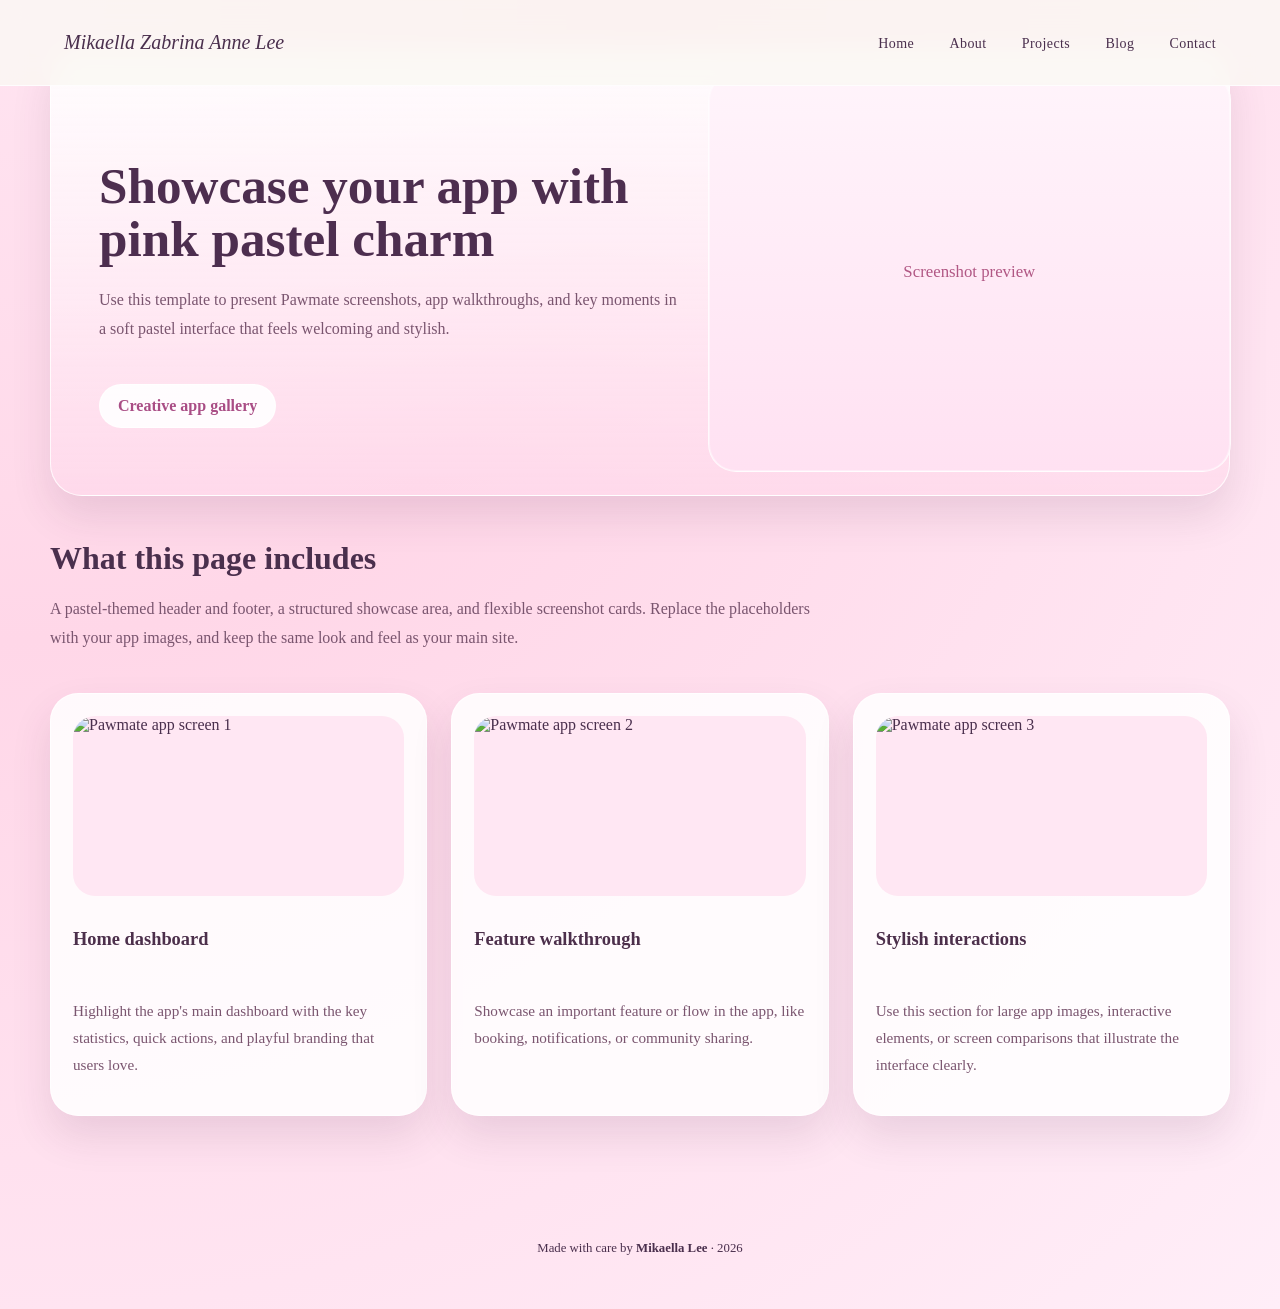
==== pawmate.html @ bdcad98a "added pawmate page & css" ====
<!DOCTYPE html>
<html lang="en">
<head>
  <meta charset="UTF-8">

  <meta name="viewport" content="width=device-width, initial-scale=1.0">
  <title>Pawmate - App Showcase</title>

  <style>
    :root {
      --bg: #ffe9f2;
      --bg-accent: #ffd6e8;
      --text: #4a2f4d;
      --text-muted: #7a556f;
      --card: rgba(255, 255, 255, 0.85);
      --border: rgba(255, 255, 255, 0.8);
      --shadow: 0 20px 40px rgba(84, 44, 84, 0.12);
    }
   nav {
      position: fixed; top: 0; left: 0; right: 0; z-index: 100;
      display: flex; align-items: center; justify-content: space-between;
      padding: 1.1rem 4rem;
      background: rgba(250,248,243,0.82);
      backdrop-filter: blur(12px);
      border-bottom: 1px solid var(--border);
    }
    .nav-logo {
      font-family: var(--font-display);
      font-size: 1.25rem;
      color: var(--dark);
      text-decoration: none;
      font-style: italic;
    }
    .nav-links { display: flex; gap: 2.2rem; list-style: none; }
    .nav-links a {
      text-decoration: none;
      font-size: 0.875rem;
      font-weight: 500;
      color: var(--muted);
      letter-spacing: 0.03em;
      transition: color 0.2s;
    }
    .nav-links a:hover { color: var(--dark); }

    body {

      background: radial-gradient(circle at top left, #ffe4f1 0%, #ffd7e8 35%, #ffeef8 100%);
      color: var(--text);
   
    }

    .brand {
      display: inline-flex;
      align-items: center;
      gap: 10px;
      font-size: 1.15rem;
      font-weight: 700;
      letter-spacing: 0.02em;
    }
    .brand span {
      width: 42px;
      height: 42px;
      border-radius: 12px;
      background: linear-gradient(135deg, #ffbfdc, #ffc7e1);
      display: inline-flex;
      align-items: center;
      justify-content: center;
      color: white;
      font-size: 1.1rem;
    }
  
    main {
      padding: 40px 24px 80px;
      max-width: 1180px;
      margin: 0 auto;   }
    .hero {
      background: linear-gradient(180deg, rgba(255,255,255,0.94) 0%, rgba(255,217,235,0.7) 100%);
      border: 1px solid var(--border);
      border-radius: 32px;
      padding: 48px;
      box-shadow: var(--shadow);
      display: grid;
      grid-template-columns: 1.1fr 0.9fr;
      gap: 30px;
      align-items: center;
      margin-bottom: 44px;
    }
    .hero h1 {
      font-size: clamp(2.6rem, 4vw, 4rem);
      line-height: 1.05;
      margin-bottom: 20px;
      color: #4d2e4f;
    }
    .hero p {
      font-size: 1rem;
      max-width: 640px;
      line-height: 1.8;
      color: var(--text-muted);
    }
    .hero .hero-badge {
      display: inline-flex;
      align-items: center;
      gap: 10px;
      margin-top: 24px;
      padding: 12px 18px;
      border-radius: 999px;
      background: rgba(255, 255, 255, 0.9);
      border: 1px solid rgba(255, 255, 255, 0.85);
      color: #a94d85;
      font-weight: 600;
    }
    .screenshot-preview {
      width: 100%;
      height: 100%;
      min-height: 300px;
      border-radius: 28px;
      background: linear-gradient(180deg, #fff4fb 0%, #ffe1f2 100%);
      border: 1px solid rgba(255, 255, 255, 0.8);
      display: grid;
      place-items: center;
      box-shadow: inset 0 0 0 1px rgba(255, 255, 255, 0.4);
      color: #b15784;
      font-size: 1.05rem;
      text-align: center;
      padding: 24px;
    }
        footer {
      text-align: center;
      padding: 2rem;
      font-size: 0.8rem;
      color: var(--muted);
    }
    .gallery {
      display: grid;
      grid-template-columns: repeat(auto-fit, minmax(240px, 1fr));
      gap: 24px;
    }
    .screenshot-card {
      background: var(--card);
      border: 1px solid var(--border);
      border-radius: 28px;
      padding: 22px;
      box-shadow: var(--shadow);
      display: flex;
      flex-direction: column;
      gap: 18px;
    }
    .screenshot-card img {
      width: 100%;
      border-radius: 22px;
      object-fit: cover;
      min-height: 180px;
      background: #ffe7f3;
    }
    .screenshot-card h2 {
      font-size: 1.15rem;
      color: #4c2f4b;
    }
    .screenshot-card p {
      color: var(--text-muted);
      line-height: 1.75;
      font-size: 0.95rem;
    }
    .footer-links {
      display: flex;
      flex-wrap: wrap;
      gap: 18px;
      color: var(--text-muted);
      font-size: 0.95rem;
    }
    .footer-links a {
      color: inherit;
      text-decoration: none;
    }
    .footer-note {
      margin-top: 14px;
      color: var(--text-muted);
      font-size: 0.9rem;
    }
    @media (max-width: 900px) {
      .hero {
        grid-template-columns: 1fr;
      }
      header, footer, main {
        padding-left: 20px;
        padding-right: 20px;
      }
    }
    @media (max-width: 560px) {
      nav {
        display: none;
      }
      .hero {
        padding: 30px;
      }
      .hero h1 {
        font-size: 2.4rem;
      }
    }
  </style>

</head>
<body>


  <nav>
    <a class="nav-logo" href="/index.html">Mikaella Zabrina Anne Lee</a>
    <ul class="nav-links">
      <li><a href="/index.html">Home</a></li>
      <li><a href="/index.html#about">About</a></li>
      <li><a href="/index.html#projects">Projects</a></li>
      <li><a href="/index.html#blog">Blog</a></li>
      <li><a href="index.html#contact">Contact</a></li>
    </ul>
  </nav>
 
  <main>
    <section class="hero">
      <div>
        <h1>Showcase your app with pink pastel charm</h1>
        <p>Use this template to present Pawmate screenshots, app walkthroughs, and key moments in a soft pastel interface that feels welcoming and stylish.</p>
        <div class="hero-badge">Creative app gallery</div>
      </div>
      <div class="screenshot-preview">
        Screenshot preview
      </div>
    </section>
    <section id="features" style="margin-bottom: 40px;">
      <h2 style="font-size: 2rem; margin-bottom: 18px;">What this page includes</h2>
      <p style="max-width: 760px; color: var(--text-muted); font-size: 1rem; line-height: 1.8;">A pastel-themed header and footer, a structured showcase area, and flexible screenshot cards. Replace the placeholders with your app images, and keep the same look and feel as your main site.</p>
    </section>
    <section id="screenshots" class="gallery">
      <article class="screenshot-card">
        <img src="images/screenshot-1.png" alt="Pawmate app screen 1" />
        <h2>Home dashboard</h2>
        <p>Highlight the app's main dashboard with the key statistics, quick actions, and playful branding that users love.</p>
      </article>
      <article class="screenshot-card">
        <img src="images/screenshot-2.png" alt="Pawmate app screen 2" />
        <h2>Feature walkthrough</h2>
        <p>Showcase an important feature or flow in the app, like booking, notifications, or community sharing.</p>
      </article>
      <article class="screenshot-card">
        <img src="images/screenshot-3.png" alt="Pawmate app screen 3" />
        <h2>Stylish interactions</h2>
        <p>Use this section for large app images, interactive elements, or screen comparisons that illustrate the interface clearly.</p>
      </article>
    </section>
  </main>
  <footer>
    <p>Made with care by <strong>Mikaella Lee</strong> · 2026</p>
  </footer>
</body>
</html>
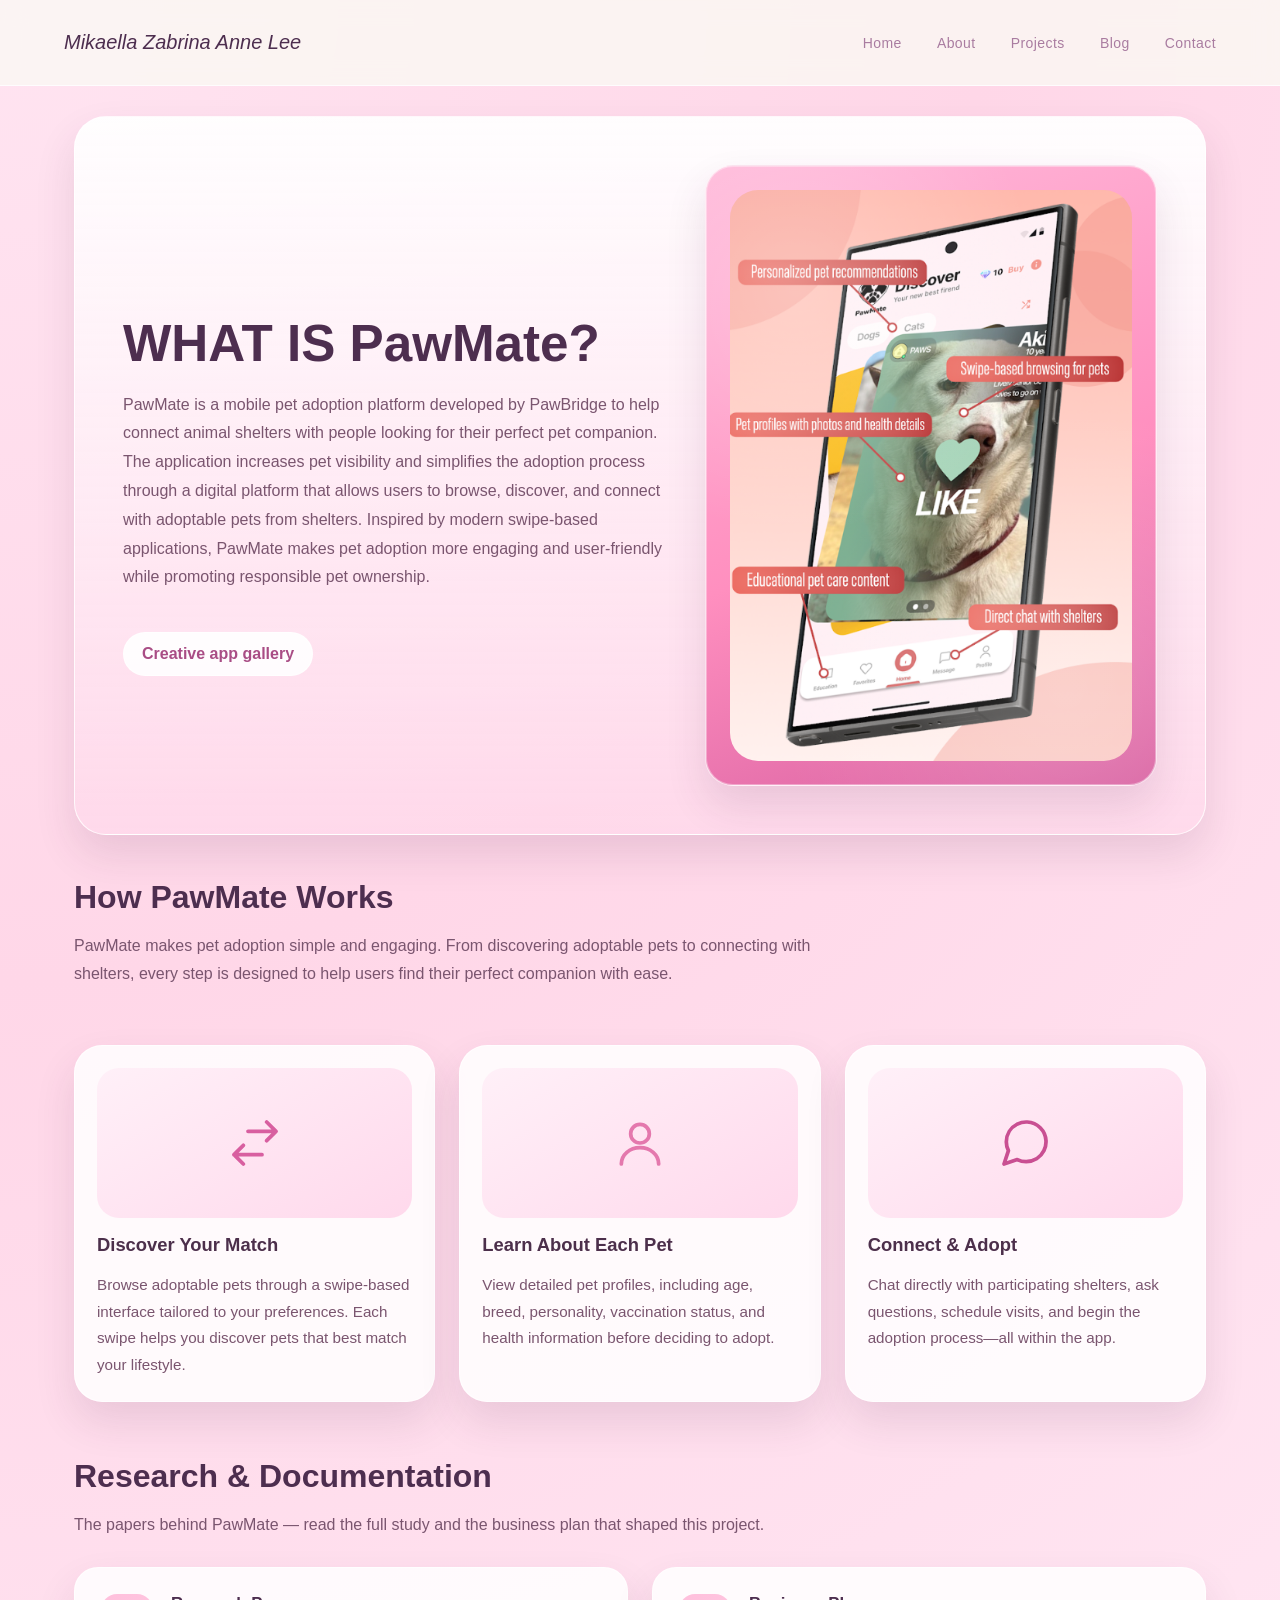
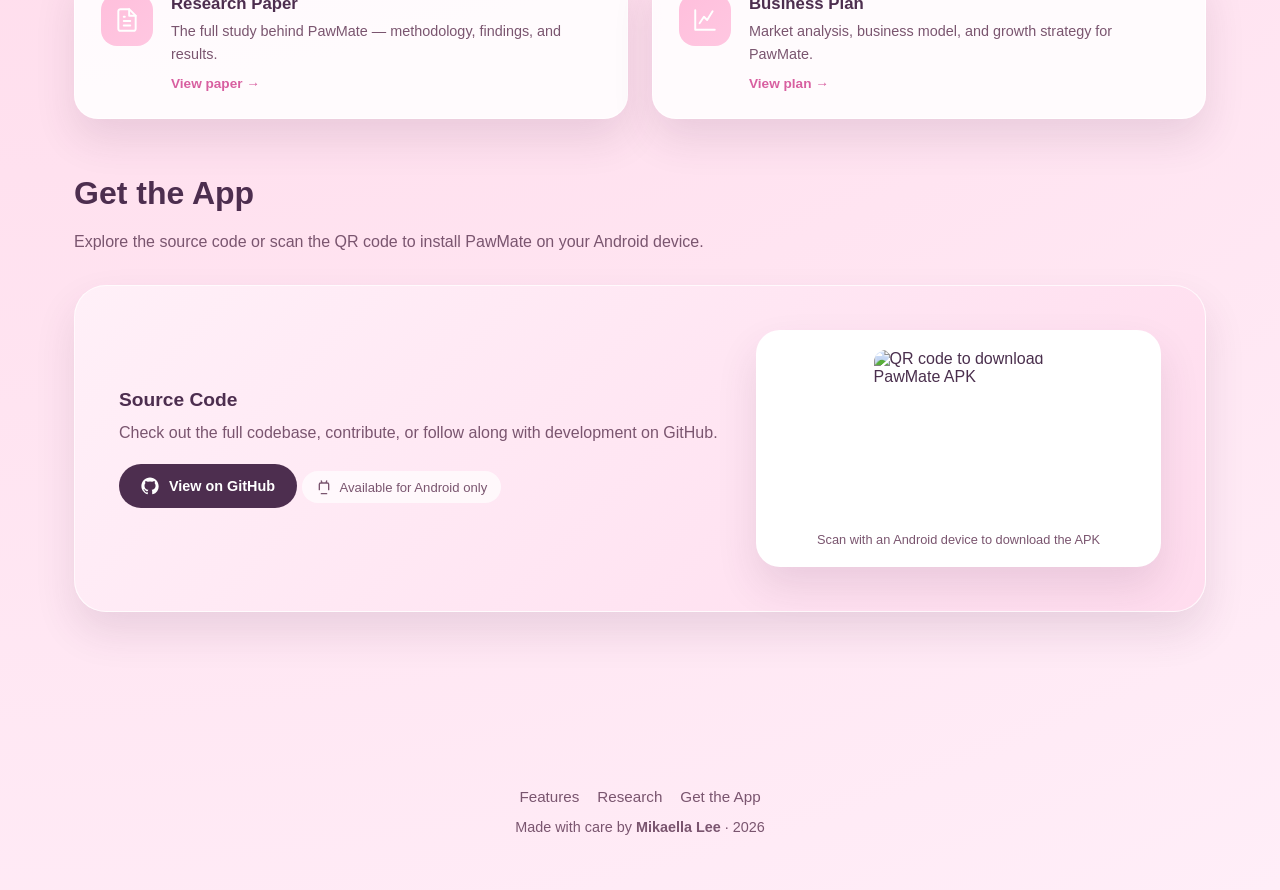
==== commit 49696543: "fixed pawmate page" ====
--- a/pawmate.html
+++ b/pawmate.html
@@ -2,7 +2,6 @@
 <html lang="en">
 <head>
   <meta charset="UTF-8">
-
   <meta name="viewport" content="width=device-width, initial-scale=1.0">
   <title>Pawmate - App Showcase</title>
 
@@ -15,8 +14,15 @@
       --card: rgba(255, 255, 255, 0.85);
       --border: rgba(255, 255, 255, 0.8);
       --shadow: 0 20px 40px rgba(84, 44, 84, 0.12);
-    }
-   nav {
+      --dark: #4d2e4f;
+      --muted: #a97ca0;
+      --accent: #ff8fbf;
+      --accent-deep: #d85fa0;
+    }
+
+    * { box-sizing: border-box; }
+
+    nav {
       position: fixed; top: 0; left: 0; right: 0; z-index: 100;
       display: flex; align-items: center; justify-content: space-between;
       padding: 1.1rem 4rem;
@@ -25,7 +31,6 @@
       border-bottom: 1px solid var(--border);
     }
     .nav-logo {
-      font-family: var(--font-display);
       font-size: 1.25rem;
       color: var(--dark);
       text-decoration: none;
@@ -43,36 +48,19 @@
     .nav-links a:hover { color: var(--dark); }
 
     body {
-
+      margin: 0;
+      font-family: -apple-system, BlinkMacSystemFont, "Segoe UI", Roboto, sans-serif;
       background: radial-gradient(circle at top left, #ffe4f1 0%, #ffd7e8 35%, #ffeef8 100%);
       color: var(--text);
-   
-    }
-
-    .brand {
-      display: inline-flex;
-      align-items: center;
-      gap: 10px;
-      font-size: 1.15rem;
-      font-weight: 700;
-      letter-spacing: 0.02em;
-    }
-    .brand span {
-      width: 42px;
-      height: 42px;
-      border-radius: 12px;
-      background: linear-gradient(135deg, #ffbfdc, #ffc7e1);
-      display: inline-flex;
-      align-items: center;
-      justify-content: center;
-      color: white;
-      font-size: 1.1rem;
-    }
-  
+      padding-top: 76px;
+    }
+
     main {
       padding: 40px 24px 80px;
       max-width: 1180px;
-      margin: 0 auto;   }
+      margin: 0 auto;
+    }
+
     .hero {
       background: linear-gradient(180deg, rgba(255,255,255,0.94) 0%, rgba(255,217,235,0.7) 100%);
       border: 1px solid var(--border);
@@ -109,27 +97,80 @@
       color: #a94d85;
       font-weight: 600;
     }
+
+    /* --- Fixed screenshot preview: phone mockup placeholder, no broken image --- */
     .screenshot-preview {
       width: 100%;
-      height: 100%;
-      min-height: 300px;
+      aspect-ratio: 16/9
+      max-height: 420px;
       border-radius: 28px;
-      background: linear-gradient(180deg, #fff4fb 0%, #ffe1f2 100%);
+      background: linear-gradient(160deg, #ffb8d9 0%, #ff8fbf 55%, #d85fa0 100%);
       border: 1px solid rgba(255, 255, 255, 0.8);
-      display: grid;
-      place-items: center;
-      box-shadow: inset 0 0 0 1px rgba(255, 255, 255, 0.4);
-      color: #b15784;
-      font-size: 1.05rem;
+      display: flex;
+      flex-direction: column;
+      align-items: center;
+      justify-content: center;
+      gap: 14px;
+      box-shadow: inset 0 0 0 1px rgba(255, 255, 255, 0.35), var(--shadow);
+      color: #fff;
       text-align: center;
       padding: 24px;
-    }
-        footer {
+      position: relative;
+      overflow: hidden;
+    }
+    .screenshot-preview::before {
+      content: "";
+      position: absolute;
+      inset: 0;
+      background:
+        radial-gradient(circle at 20% 20%, rgba(255,255,255,0.25), transparent 40%),
+        radial-gradient(circle at 80% 85%, rgba(255,255,255,0.18), transparent 45%);
+    }
+    .preview-icon {
+      width: 84px;
+      height: 84px;
+      border-radius: 24px;
+      background: rgba(255,255,255,0.22);
+      display: grid;
+      place-items: center;
+      backdrop-filter: blur(4px);
+      z-index: 1;
+    }
+    .preview-icon svg { width: 46px; height: 46px; }
+    .screenshot-preview .preview-label {
+      font-weight: 700;
+      font-size: 1.15rem;
+      letter-spacing: 0.02em;
+      z-index: 1;
+    }
+    .screenshot-preview .preview-sub {
+      font-size: 0.85rem;
+      opacity: 0.85;
+      max-width: 240px;
+      z-index: 1;
+    }
+
+    footer {
       text-align: center;
-      padding: 2rem;
+      padding: 2.5rem 1.5rem;
       font-size: 0.8rem;
       color: var(--muted);
     }
+
+    section > h2 {
+      font-size: 2rem;
+      margin-bottom: 8px;
+      color: var(--dark);
+    }
+    .section-intro {
+      max-width: 760px;
+      color: var(--text-muted);
+      font-size: 1rem;
+      line-height: 1.8;
+      margin-bottom: 28px;
+    }
+    section { margin-bottom: 56px; }
+
     .gallery {
       display: grid;
       grid-template-columns: repeat(auto-fit, minmax(240px, 1fr));
@@ -143,65 +184,168 @@
       box-shadow: var(--shadow);
       display: flex;
       flex-direction: column;
-      gap: 18px;
-    }
-    .screenshot-card img {
+      gap: 16px;
+    }
+
+    /* Icon tile replacing broken screenshots */
+    .card-icon {
       width: 100%;
+      min-height: 150px;
       border-radius: 22px;
-      object-fit: cover;
-      min-height: 180px;
-      background: #ffe7f3;
-    }
+      background: linear-gradient(150deg, #fff0f8 0%, #ffd9ec 100%);
+      display: grid;
+      place-items: center;
+    }
+    .card-icon svg { width: 56px; height: 56px; }
+    .icon-pink-1 { color: #d85fa0; }
+    .icon-pink-2 { color: #e478ad; }
+    .icon-pink-3 { color: #c94f92; }
+
     .screenshot-card h2 {
       font-size: 1.15rem;
       color: #4c2f4b;
+      margin: 0;
     }
     .screenshot-card p {
       color: var(--text-muted);
       line-height: 1.75;
       font-size: 0.95rem;
-    }
+      margin: 0;
+    }
+
+    /* Research / docs section */
+    .doc-grid {
+      display: grid;
+      grid-template-columns: repeat(auto-fit, minmax(280px, 1fr));
+      gap: 24px;
+    }
+    .doc-card {
+      background: var(--card);
+      border: 1px solid var(--border);
+      border-radius: 24px;
+      padding: 26px;
+      box-shadow: var(--shadow);
+      display: flex;
+      gap: 18px;
+      align-items: flex-start;
+      text-decoration: none;
+      color: inherit;
+      transition: transform 0.2s ease;
+    }
+    .doc-card:hover { transform: translateY(-3px); }
+    .doc-icon {
+      flex-shrink: 0;
+      width: 52px;
+      height: 52px;
+      border-radius: 16px;
+      background: linear-gradient(135deg, #ffbfdc, #ffc7e1);
+      display: grid;
+      place-items: center;
+      color: #fff;
+    }
+    .doc-icon svg { width: 26px; height: 26px; }
+    .doc-card h3 {
+      margin: 0 0 6px 0;
+      font-size: 1.05rem;
+      color: var(--dark);
+    }
+    .doc-card p {
+      margin: 0;
+      font-size: 0.9rem;
+      color: var(--text-muted);
+      line-height: 1.6;
+    }
+    .doc-card .doc-link {
+      display: inline-block;
+      margin-top: 10px;
+      font-size: 0.85rem;
+      font-weight: 600;
+      color: var(--accent-deep);
+    }
+
+    /* Get the app section */
+    .download-panel {
+      background: linear-gradient(135deg, #fff0f8 0%, #ffdcee 100%);
+      border: 1px solid var(--border);
+      border-radius: 32px;
+      padding: 44px;
+      box-shadow: var(--shadow);
+      display: grid;
+      grid-template-columns: 1.2fr 0.8fr;
+      gap: 30px;
+      align-items: center;
+    }
+    .download-panel .repo-link {
+      display: inline-flex;
+      align-items: center;
+      gap: 10px;
+      margin-top: 18px;
+      padding: 13px 22px;
+      border-radius: 999px;
+      background: var(--dark);
+      color: #fff;
+      text-decoration: none;
+      font-weight: 600;
+      font-size: 0.9rem;
+    }
+    .download-panel .repo-link svg { width: 18px; height: 18px; }
+    .android-note {
+      display: inline-flex;
+      align-items: center;
+      gap: 8px;
+      margin-top: 14px;
+      font-size: 0.82rem;
+      color: var(--text-muted);
+      background: rgba(255,255,255,0.7);
+      padding: 8px 14px;
+      border-radius: 999px;
+      width: fit-content;
+    }
+    .qr-block {
+      background: #fff;
+      border-radius: 24px;
+      padding: 20px;
+      display: flex;
+      flex-direction: column;
+      align-items: center;
+      gap: 12px;
+      box-shadow: var(--shadow);
+    }
+    .qr-block img {
+      width: 170px;
+      height: 170px;
+      border-radius: 12px;
+    }
+    .qr-block span {
+      font-size: 0.8rem;
+      color: var(--text-muted);
+      text-align: center;
+    }
+
     .footer-links {
       display: flex;
       flex-wrap: wrap;
       gap: 18px;
       color: var(--text-muted);
       font-size: 0.95rem;
-    }
-    .footer-links a {
-      color: inherit;
-      text-decoration: none;
-    }
-    .footer-note {
-      margin-top: 14px;
-      color: var(--text-muted);
-      font-size: 0.9rem;
-    }
+      justify-content: center;
+    }
+    .footer-links a { color: inherit; text-decoration: none; }
+    .footer-note { margin-top: 14px; color: var(--text-muted); font-size: 0.9rem; }
+
     @media (max-width: 900px) {
-      .hero {
-        grid-template-columns: 1fr;
-      }
-      header, footer, main {
-        padding-left: 20px;
-        padding-right: 20px;
-      }
+      .hero, .download-panel { grid-template-columns: 1fr; }
+      header, footer, main { padding-left: 20px; padding-right: 20px; }
     }
     @media (max-width: 560px) {
-      nav {
-        display: none;
-      }
-      .hero {
-        padding: 30px;
-      }
-      .hero h1 {
-        font-size: 2.4rem;
-      }
+      nav { display: none; }
+      body { padding-top: 0; }
+      .hero { padding: 30px; }
+      .hero h1 { font-size: 2.4rem; }
     }
   </style>
-
 </head>
 <body>
-
 
   <nav>
     <a class="nav-logo" href="/index.html">Mikaella Zabrina Anne Lee</a>
@@ -213,42 +357,132 @@
       <li><a href="index.html#contact">Contact</a></li>
     </ul>
   </nav>
- 
+
   <main>
     <section class="hero">
       <div>
-        <h1>Showcase your app with pink pastel charm</h1>
-        <p>Use this template to present Pawmate screenshots, app walkthroughs, and key moments in a soft pastel interface that feels welcoming and stylish.</p>
+        <h1>WHAT IS PawMate?</h1>
+        <p>PawMate is a mobile pet adoption platform developed by PawBridge to help connect animal shelters with people looking for their perfect pet companion.
+
+        The application increases pet visibility and simplifies the adoption process through a digital platform that allows users to browse, discover, and connect with adoptable pets from shelters.
+
+        Inspired by modern swipe-based applications, PawMate makes pet adoption more engaging and user-friendly while promoting responsible pet ownership.</p>
         <div class="hero-badge">Creative app gallery</div>
       </div>
+
       <div class="screenshot-preview">
-        Screenshot preview
+        <img src="src/pawmate_keyf.png" alt="Pawmate app preview" 
+       style="width:100%; height:10%; object-fit:cover; border-radius: 28px;" />
       </div>
     </section>
-    <section id="features" style="margin-bottom: 40px;">
-      <h2 style="font-size: 2rem; margin-bottom: 18px;">What this page includes</h2>
-      <p style="max-width: 760px; color: var(--text-muted); font-size: 1rem; line-height: 1.8;">A pastel-themed header and footer, a structured showcase area, and flexible screenshot cards. Replace the placeholders with your app images, and keep the same look and feel as your main site.</p>
+
+    <section id="features">
+      <h2>How PawMate Works</h2>
+      <p class="section-intro">PawMate makes pet adoption simple and engaging. From discovering adoptable pets to connecting with shelters, every step is designed to help users find their perfect companion with ease.</p>
     </section>
+
     <section id="screenshots" class="gallery">
       <article class="screenshot-card">
-        <img src="images/screenshot-1.png" alt="Pawmate app screen 1" />
-        <h2>Home dashboard</h2>
-        <p>Highlight the app's main dashboard with the key statistics, quick actions, and playful branding that users love.</p>
+        <div class="card-icon icon-pink-1">
+          <svg viewBox="0 0 24 24" fill="none" stroke="currentColor" stroke-width="1.6" stroke-linecap="round" stroke-linejoin="round">
+            <path d="M17 3l4 4-4 4M21 7H9M7 21l-4-4 4-4M3 17h12"/>
+          </svg>
+        </div>
+        <h2>Discover Your Match</h2>
+        <p>Browse adoptable pets through a swipe-based interface tailored to your preferences. Each swipe helps you discover pets that best match your lifestyle.</p>
       </article>
+
       <article class="screenshot-card">
-        <img src="images/screenshot-2.png" alt="Pawmate app screen 2" />
-        <h2>Feature walkthrough</h2>
-        <p>Showcase an important feature or flow in the app, like booking, notifications, or community sharing.</p>
+        <div class="card-icon icon-pink-2">
+          <svg viewBox="0 0 24 24" fill="none" stroke="currentColor" stroke-width="1.6" stroke-linecap="round" stroke-linejoin="round">
+            <circle cx="12" cy="8" r="4"/>
+            <path d="M4 21c0-4 3.6-7 8-7s8 3 8 7"/>
+          </svg>
+        </div>
+        <h2>Learn About Each Pet</h2>
+        <p>View detailed pet profiles, including age, breed, personality, vaccination status, and health information before deciding to adopt.</p>
       </article>
+
       <article class="screenshot-card">
-        <img src="images/screenshot-3.png" alt="Pawmate app screen 3" />
-        <h2>Stylish interactions</h2>
-        <p>Use this section for large app images, interactive elements, or screen comparisons that illustrate the interface clearly.</p>
+        <div class="card-icon icon-pink-3">
+          <svg viewBox="0 0 24 24" fill="none" stroke="currentColor" stroke-width="1.6" stroke-linecap="round" stroke-linejoin="round">
+            <path d="M21 11.5a8.38 8.38 0 0 1-.9 3.8 8.5 8.5 0 0 1-7.6 4.7 8.38 8.38 0 0 1-3.8-.9L3 21l1.9-5.7a8.38 8.38 0 0 1-.9-3.8 8.5 8.5 0 0 1 4.7-7.6 8.38 8.38 0 0 1 3.8-.9h.5a8.48 8.48 0 0 1 8 8v.5z"/>
+          </svg>
+        </div>
+        <h2>Connect &amp; Adopt</h2>
+        <p>Chat directly with participating shelters, ask questions, schedule visits, and begin the adoption process—all within the app.</p>
       </article>
     </section>
+
+    <!-- Research & documentation section -->
+    <section id="research">
+      <h2>Research &amp; Documentation</h2>
+      <p class="section-intro">The papers behind PawMate — read the full study and the business plan that shaped this project.</p>
+      <div class="doc-grid">
+        <a class="doc-card" href="#" target="_blank" rel="noopener">
+          <div class="doc-icon">
+            <svg viewBox="0 0 24 24" fill="none" stroke="currentColor" stroke-width="1.8" stroke-linecap="round" stroke-linejoin="round">
+              <path d="M14 2H6a2 2 0 0 0-2 2v16a2 2 0 0 0 2 2h12a2 2 0 0 0 2-2V8z"/>
+              <path d="M14 2v6h6M9 13h6M9 17h6M9 9h1"/>
+            </svg>
+          </div>
+          <div>
+            <h3>Research Paper</h3>
+            <p>The full study behind PawMate — methodology, findings, and results.</p>
+            <span class="doc-link">View paper →</span>
+          </div>
+        </a>
+
+        <a class="doc-card" href="#" target="_blank" rel="noopener">
+          <div class="doc-icon">
+            <svg viewBox="0 0 24 24" fill="none" stroke="currentColor" stroke-width="1.8" stroke-linecap="round" stroke-linejoin="round">
+              <path d="M3 3v18h18"/>
+              <path d="M7 15l4-6 3 3 5-8"/>
+            </svg>
+          </div>
+          <div>
+            <h3>Business Plan</h3>
+            <p>Market analysis, business model, and growth strategy for PawMate.</p>
+            <span class="doc-link">View plan →</span>
+          </div>
+        </a>
+      </div>
+    </section>
+
+    <!-- Get the app section -->
+    <section id="get-the-app">
+      <h2>Get the App</h2>
+      <p class="section-intro">Explore the source code or scan the QR code to install PawMate on your Android device.</p>
+      <div class="download-panel">
+        <div>
+          <h3 style="margin:0 0 8px 0; color: var(--dark); font-size: 1.2rem;">Source Code</h3>
+          <p style="margin:0; color: var(--text-muted); line-height: 1.7;">Check out the full codebase, contribute, or follow along with development on GitHub.</p>
+          <a class="repo-link" href="https://github.com/Mixcie-Lee/PawMate-ILS" target="_blank" rel="noopener">
+            <svg viewBox="0 0 24 24" fill="currentColor"><path d="M12 .5C5.65.5.5 5.65.5 12c0 5.09 3.29 9.4 7.86 10.93.57.1.78-.25.78-.55 0-.27-.01-1-.02-1.96-3.2.7-3.88-1.54-3.88-1.54-.52-1.34-1.28-1.7-1.28-1.7-1.05-.72.08-.7.08-.7 1.16.08 1.77 1.2 1.77 1.2 1.03 1.77 2.7 1.26 3.36.96.1-.75.4-1.26.73-1.55-2.55-.29-5.24-1.28-5.24-5.69 0-1.26.45-2.29 1.19-3.09-.12-.29-.52-1.46.11-3.05 0 0 .97-.31 3.18 1.18a11 11 0 0 1 5.79 0c2.2-1.49 3.17-1.18 3.17-1.18.64 1.59.24 2.76.12 3.05.74.8 1.18 1.83 1.18 3.09 0 4.42-2.69 5.4-5.25 5.68.41.36.78 1.06.78 2.15 0 1.55-.01 2.8-.01 3.18 0 .3.2.66.79.55A10.52 10.52 0 0 0 23.5 12c0-6.35-5.15-11.5-11.5-11.5z"/></svg>
+            View on GitHub
+          </a>
+          <div class="android-note">
+            <svg width="16" height="16" viewBox="0 0 24 24" fill="none" stroke="currentColor" stroke-width="2" stroke-linecap="round" stroke-linejoin="round"><path d="M5 16V8a2 2 0 0 1 2-2h10a2 2 0 0 1 2 2v8M8 22h8M9 6l-1-3M15 6l1-3"/></svg>
+            Available for Android only
+          </div>
+        </div>
+
+        <div class="qr-block">
+          <img src="https://api.qrserver.com/v1/create-qr-code/?size=200x200&color=4a2f4d&bgcolor=ffffff&data=https://github.com/your-org/pawmate" alt="QR code to download PawMate APK" />
+          <span>Scan with an Android device to download the APK</span>
+        </div>
+      </div>
+    </section>
   </main>
+
   <footer>
-    <p>Made with care by <strong>Mikaella Lee</strong> · 2026</p>
+    <div class="footer-links">
+      <a href="#screenshots">Features</a>
+      <a href="#research">Research</a>
+      <a href="#get-the-app">Get the App</a>
+    </div>
+    <p class="footer-note">Made with care by <strong>Mikaella Lee</strong> · 2026</p>
   </footer>
+
 </body>
-</html>+</html>
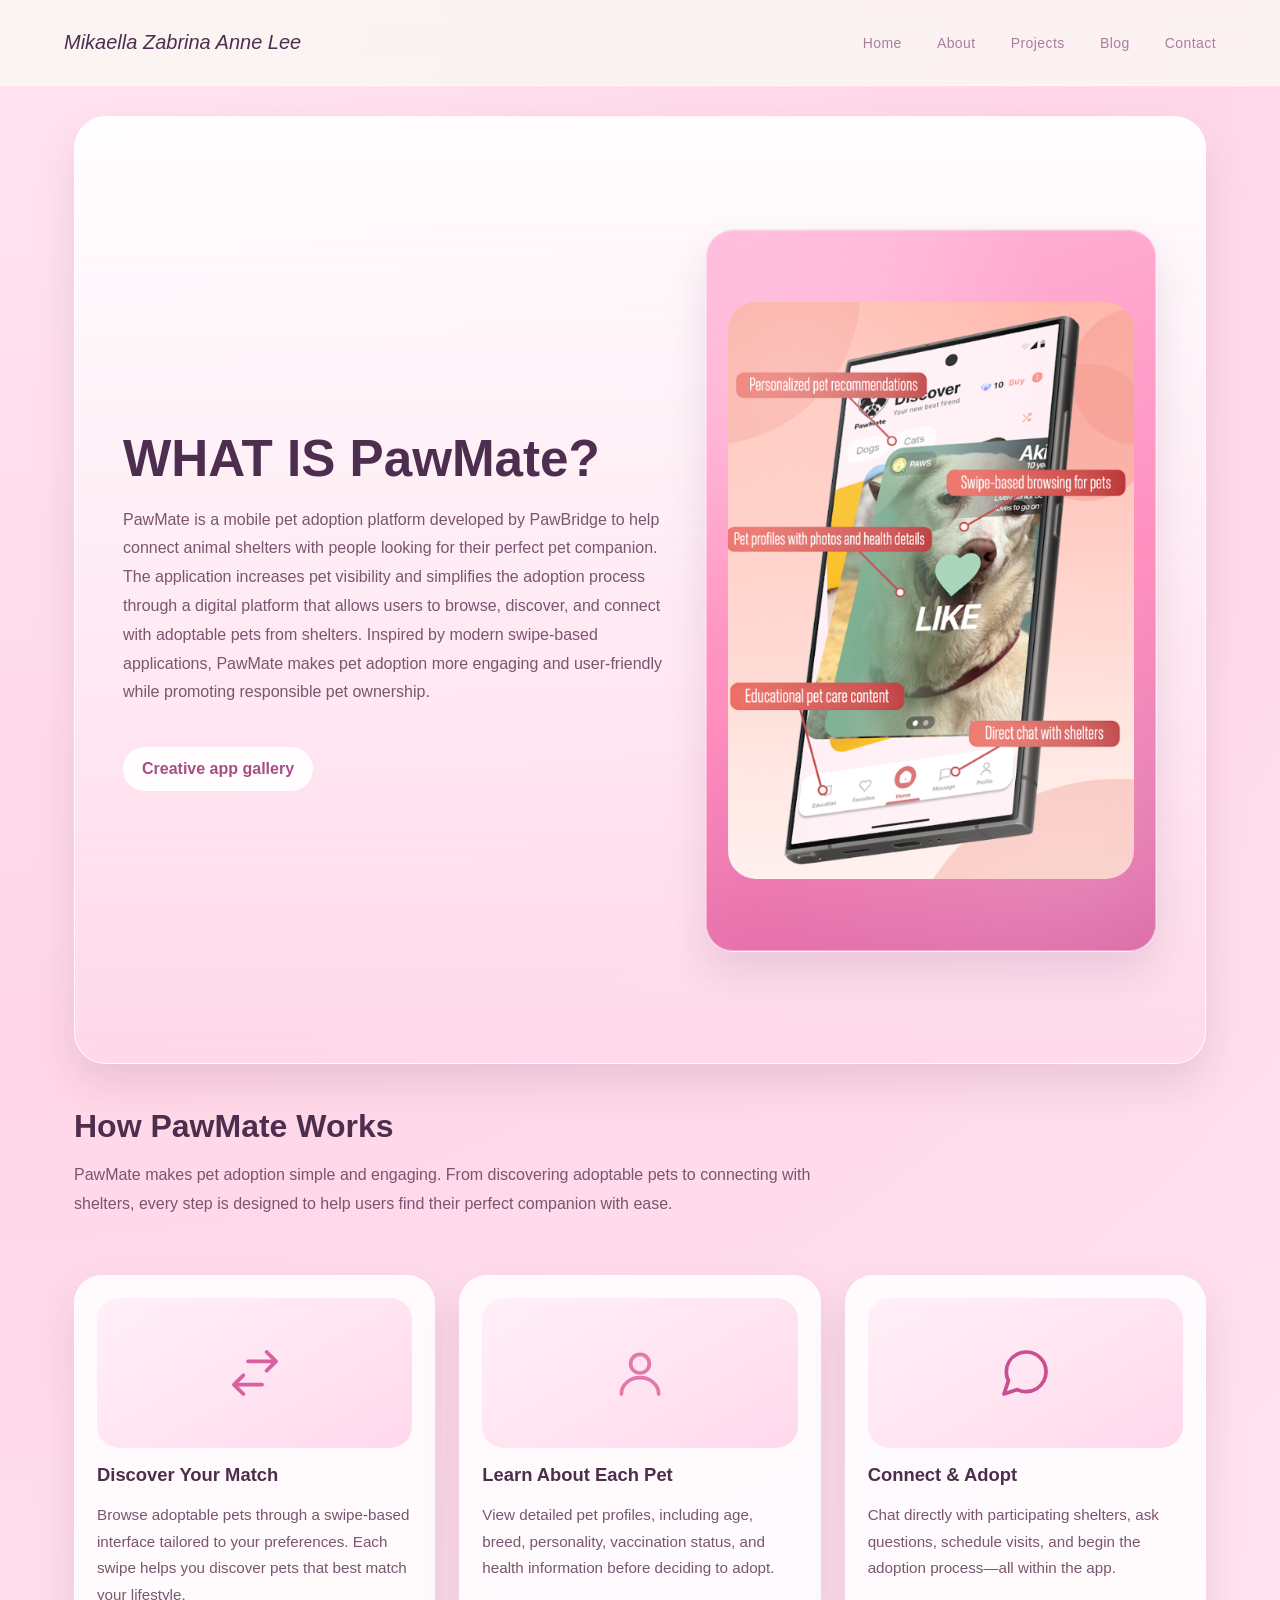
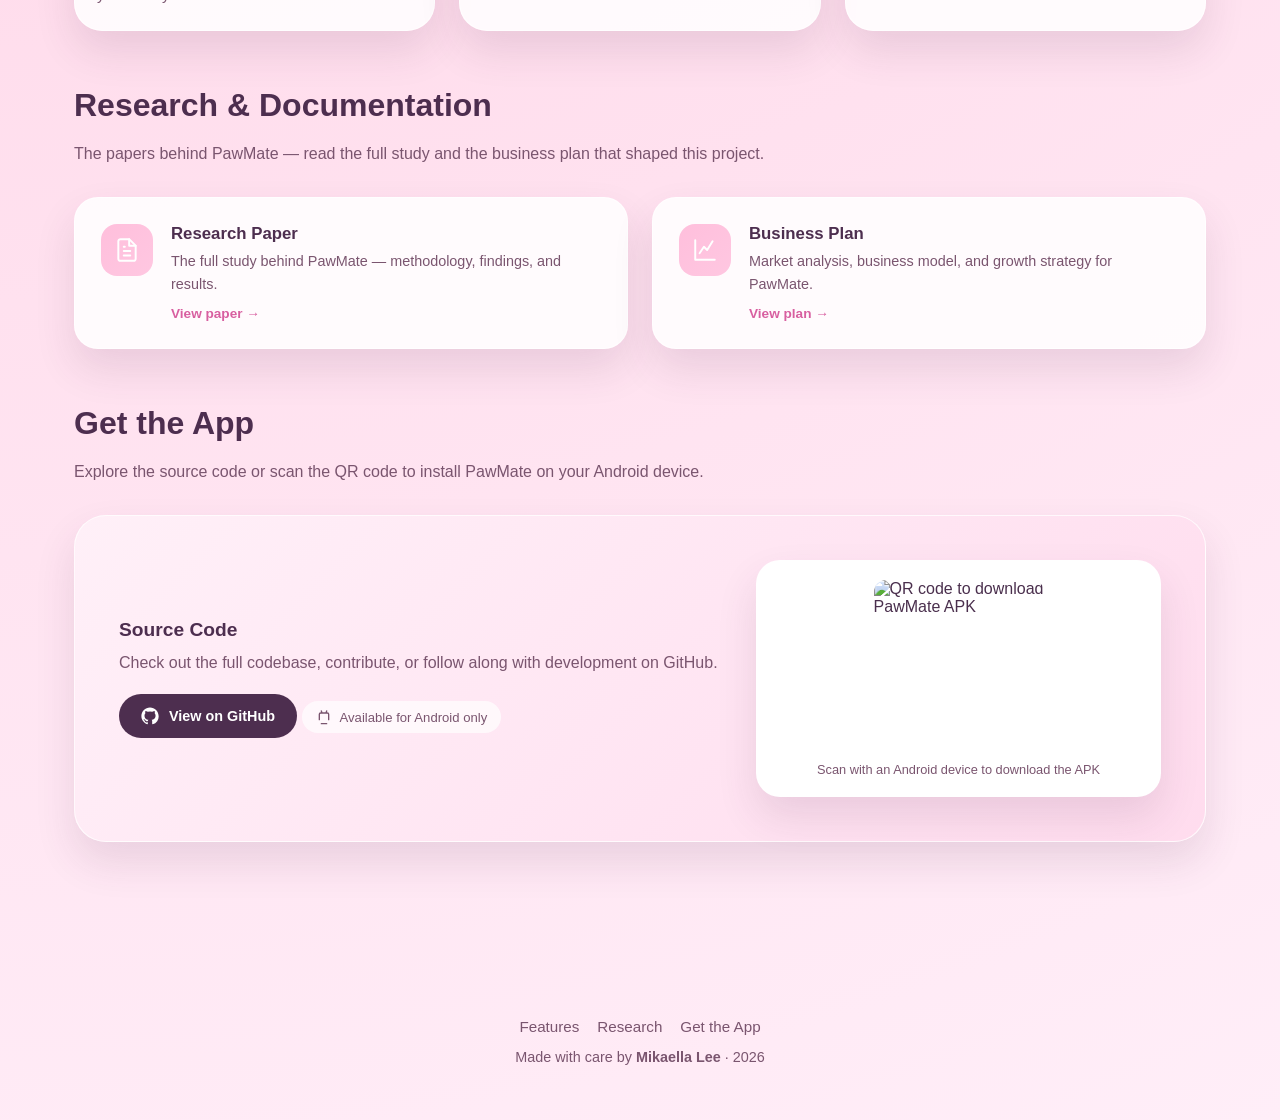
==== commit 31a34265: "fixed image" ====
--- a/pawmate.html
+++ b/pawmate.html
@@ -98,11 +98,11 @@
       font-weight: 600;
     }
 
-    /* --- Fixed screenshot preview: phone mockup placeholder, no broken image --- */
+
     .screenshot-preview {
       width: 100%;
-      aspect-ratio: 16/9
-      max-height: 420px;
+      height: 85%;
+      aspect-ratio: 8.5/16;
       border-radius: 28px;
       background: linear-gradient(160deg, #ffb8d9 0%, #ff8fbf 55%, #d85fa0 100%);
       border: 1px solid rgba(255, 255, 255, 0.8);
@@ -114,7 +114,7 @@
       box-shadow: inset 0 0 0 1px rgba(255, 255, 255, 0.35), var(--shadow);
       color: #fff;
       text-align: center;
-      padding: 24px;
+      /* padding: 24px; */
       position: relative;
       overflow: hidden;
     }
@@ -372,7 +372,7 @@
 
       <div class="screenshot-preview">
         <img src="src/pawmate_keyf.png" alt="Pawmate app preview" 
-       style="width:100%; height:10%; object-fit:cover; border-radius: 28px;" />
+       style=" height:80%; object-fit:cover; border-radius: 28px;" />
       </div>
     </section>
 
